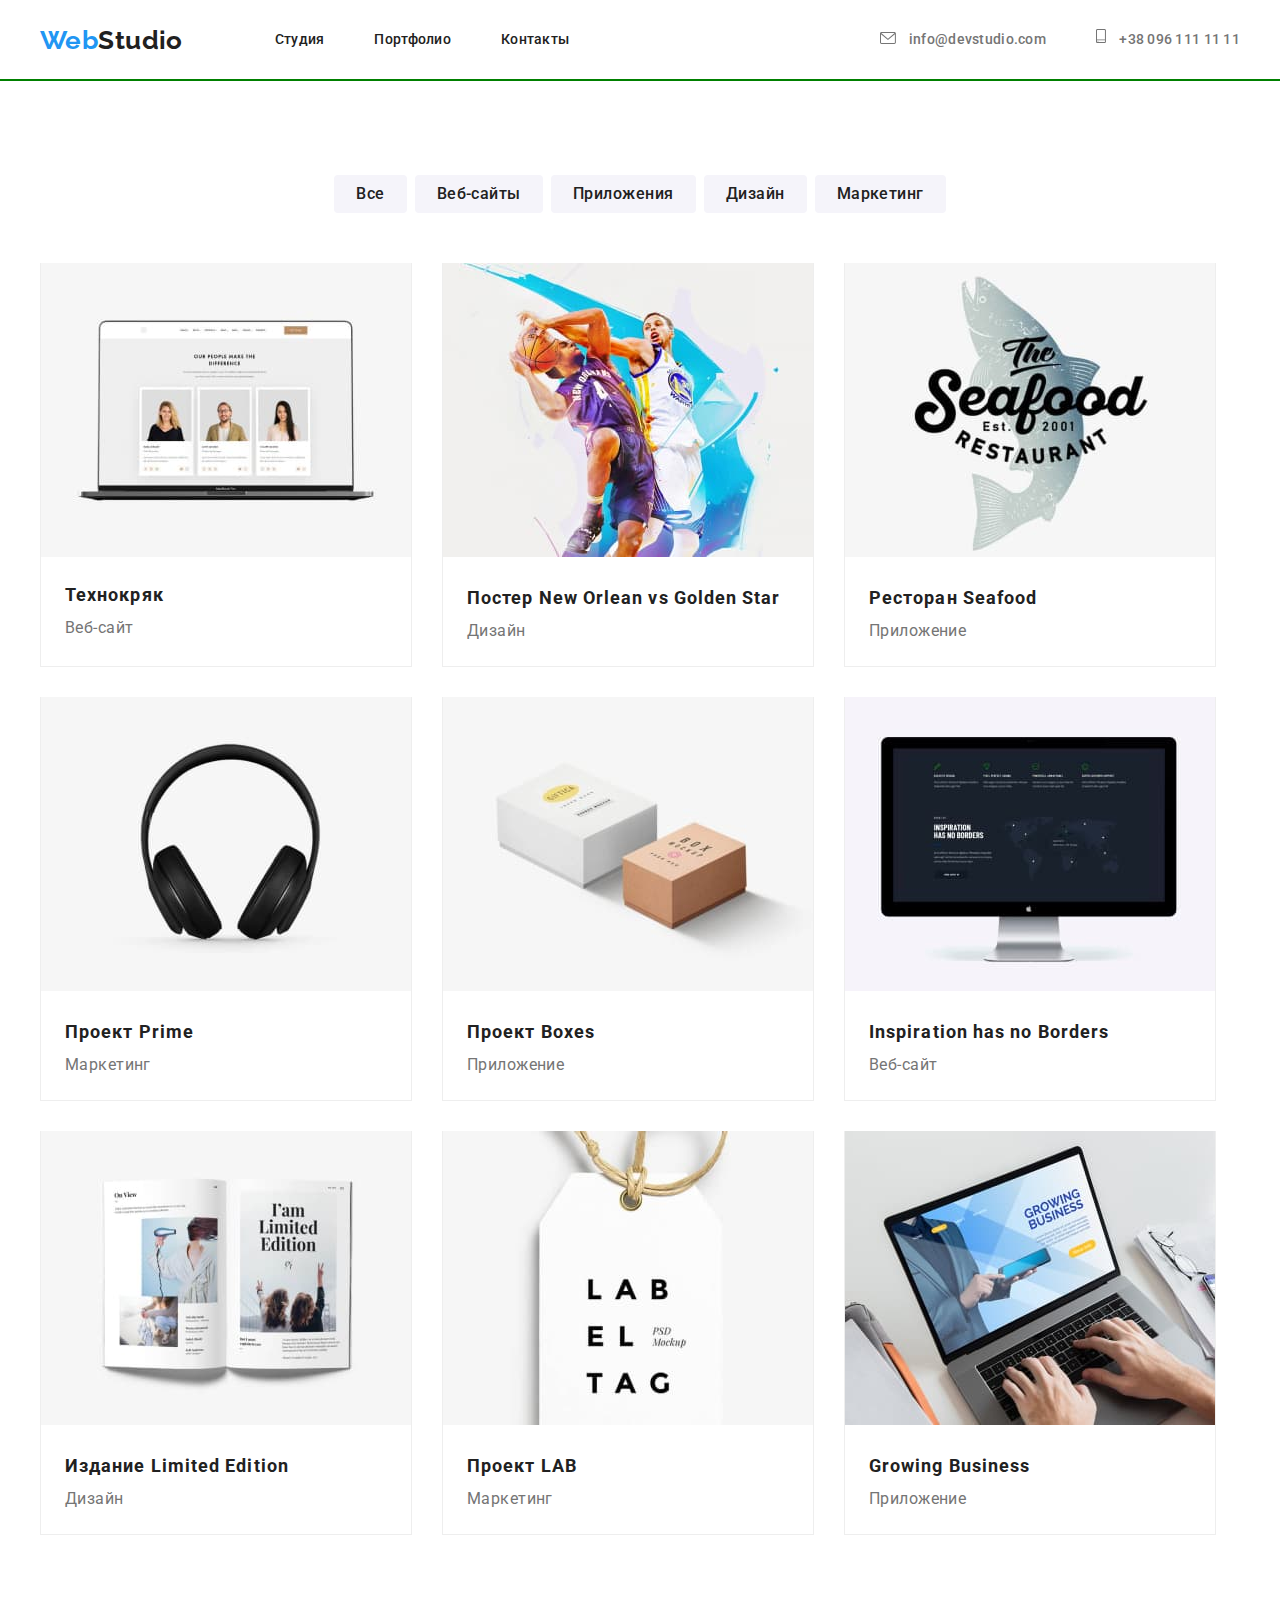
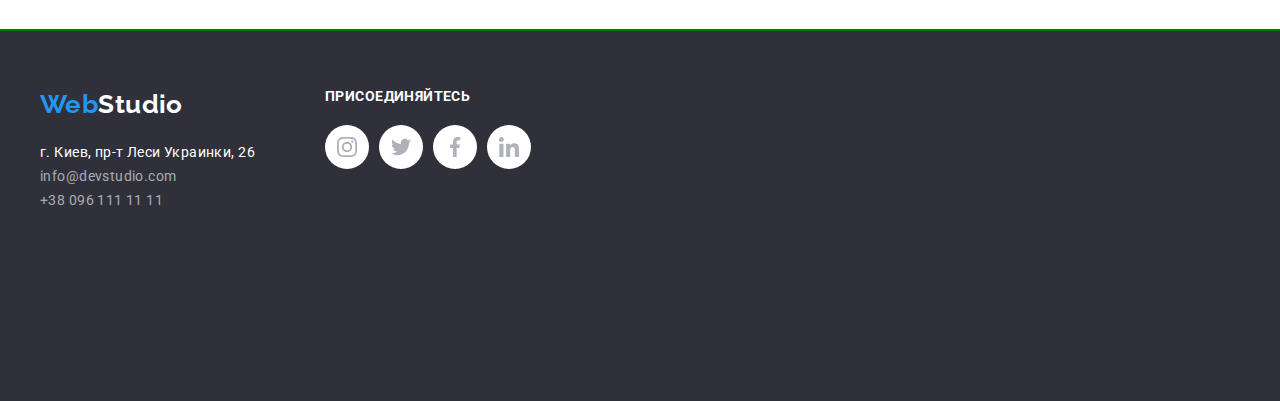
==== portfolio.html @ 55f45d87 "Homework 4" ====
<!DOCTYPE html>
<html lang="ru">
<head>
    <meta charset="UTF-8">
    <meta http-equiv="X-UA-Compatible" content="IE=edge">
    <meta name="viewport" content="width=device-width, initial-scale=1.0">
    <title>portfolio</title>
        <link rel="preconnect" href="https://fonts.googleapis.com">
        <link rel="preconnect" href="https://fonts.gstatic.com" crossorigin>
       <link href="https://fonts.googleapis.com/css2?family=Raleway:wght@700&family=Roboto:wght@400;500;700;900&display=swap" rel="stylesheet">  
       <link rel="stylesheet" href="https://cdnjs.cloudflare.com/ajax/libs/modern-normalize/1.1.0/modern-normalize.min.css" integrity="sha512-wpPYUAdjBVSE4KJnH1VR1HeZfpl1ub8YT/NKx4PuQ5NmX2tKuGu6U/JRp5y+Y8XG2tV+wKQpNHVUX03MfMFn9Q==" crossorigin="anonymous" referrerpolicy="no-referrer" />
       <link rel="stylesheet" href="./css/styles.css">
</head>
<body>

    <header class="header"> 
        <div class="container main-nav">
            <nav class="nav">
              <a class="logo-blue" href="./index.html" lang="en"><span>Web</span><span class="logo-black">Studio</span></a>
        
               <ul class="nav-list">
                   <li class="item"> 
                     <a class="header-link link" href="./index.html">Студия</a>
                    </li>
                    <li class="item"> 
                      <a class="header-link link" href="./portfolio.html">Портфолио</a>
                    </li>
                   <li class="item"> 
                     <a class="header-link link" href="#">Контакты</a>
                   </li>
                </ul>
          </nav>

            <ul class=" nav-contacts list"> 
              <li class="item"> 
                <svg class="header-icon" width="16" height="12">
                <use href="./images/icons.svg#icon-envelope-hover"></use>
                </svg>
                <a class="contacts-email link" href="mailto:info@devstudio.com">info@devstudio.com</a>
              </li>
              <li class="item">
               <svg class=" header-icon" width="10" height="16">
                <use href="./images/icons.svg#icon-smartphone-3"></use>
                </svg>
                <a class="contacts-header link" href="tel:+380961111111">+38 096 111 11 11</a>
              </li>
            </ul>
        </div>
    </header>
    <main>

        <section class="portfolio"> 
            <div class="container">
                <h1 class="visually-hidden">портфолио</h1>
               <ul class="portfolio-filter list">
                 <li class="item"><button class="button-filter" type="button">Все</button></li>
                 <li class="item"><button class="button-filter" type="button">Веб-сайты</button></li>
                 <li class="item"><button class="button-filter" type="button">Приложения</button></li>
                 <li class="item"><button class="button-filter" type="button">Дизайн</button></li>
                 <li class="item"><button class="button-filter" type="button">Маркетинг</button></li>
                </ul>
          
                <ul class="portfolio-list list">
                    <li class="item  item-potf">
                        <a class="link" href="#" target="_blank" rel="noopener noreferrer nofollow">
                           <img src="./images/technokryak.jpg" class="card-image" alt="Технокряк" width="370" height="294">
                           <div class="portfolio-card">
                             <h2 class="portfolio-title">Технокряк</h2>
                             <p class="portfolio-text">Веб-сайт</p>
                           </div>
                        </a>
                    </li>
                    <li class="item item-potf">
                        <a class="link" href="#" target="_blank" rel="noopener noreferrer nofollow">
                          <img src="./images/poster.jpg" alt="Постер Новый Орлеан с золотой звездой" width="370" height="294">
                          <div class="portfolio-card">
                             <h2 class="portfolio-title">Постер New Orlean vs Golden Star</h2>
                             <p class="portfolio-text">Дизайн</p>
                            </div>
                        </a>
                    </li>
                    <li class="item item-potf">
                        <a class="link" href="#" target="_blank" rel="noopener noreferrer nofollow">
                          <img src="./images/seafood.jpg" alt="Ресторан Морепродукты" width="370" height="294">
                          <div class="portfolio-card">
                             <h2 class="portfolio-title">Ресторан Seafood</h2>
                             <p class="portfolio-text">Приложение</p>
                           </div>
                        </a>
                   </li>

                  <li class="item item-potf"> 
                       <a class="link" href="#" target="_blank" rel="noopener noreferrer nofollow">
                         <img src="./images/prime.jpg" alt="Проект Прайм" width="370" height="294">
                           <div class="portfolio-card">
                             <h2 class="portfolio-title">Проект Prime</h2>
                             <p class="portfolio-text">Маркетинг</p>
                            </div>
                        </a>
                   </li>
                    <li class="item item-potf">
                       <a class="link" href="#" target="_blank" rel="noopener noreferrer nofollow">
                          <img src="./images/boxes.jpg" alt="Проект Коробки" width="370" height="294">
                          <div class="portfolio-card">
                             <h2 class="portfolio-title">Проект Boxes</h2>
                             <p class="portfolio-text">Приложение</p>
                            </div>
                       </a>
                   </li>
                   <li class="item item-potf">
                       <a class="link" href="#" target="_blank" rel="noopener noreferrer nofollow">
                          <img src="./images/monitor.jpg" alt="Вдохновение не имеет границ" width="370" height="294">
                          <div class="portfolio-card">
                             <h2 class="portfolio-title">Inspiration has no Borders</h2>
                             <p class="portfolio-text">Веб-сайт</p>
                            </div>
                        </a>
                    </li>
                   <li class="item item-potf">
                        <a class="link" href="#" target="_blank" rel="noopener noreferrer nofollow">
                         <img src="./images/limitededition.jpg" alt="Издание Ограниченная серия" width="370" height="294">
                         <div class="portfolio-card">
                             <h2 class="portfolio-title">Издание Limited Edition</h2>
                              <p class="portfolio-text">Дизайн</p>
                          </div>
                       </a>
                   </li>
                   <li class="item item-potf">
                       <a class="link" href="#" target="_blank" rel="noopener noreferrer nofollow">
                         <img src="./images/lab.jpg" alt="Проект ЛАБ" width="370" height="294">
                         <div class="portfolio-card">
                             <h2 class="portfolio-title">Проект LAB</h2>
                             <p class="portfolio-text">Маркетинг</p>
                         </div>
                       </a>
                   </li>
                   <li class="item item-potf">
                       <a class="link" href="#" target="_blank" rel="noopener noreferrer nofollow">
                          <img src="./images/notebook.jpg" alt="Растущий Бизнес" width="370" height="294">
                          <div class="portfolio-card">
                             <h2 class="portfolio-title">Growing Business</h2>
                             <p class="portfolio-text">Приложение</p>
                          </div>
                       </a>
                    </li>
               </ul>
           </div>
        </section>
    </main>

    <footer class="footer">
      <div class="container footer-continer">
        <div class="">
          <a class="logo-blue footer-logo" href="./index.html" lang="en"><span>Web</span><span class="logo-white">Studio</span></a>
           
           <address>
             <ul class="list">
              <li>
                 <a class="footer-adress link" href="https://goo.gl/maps/CPtrU1FHBa2aNyZL9" target="_blank" rel="noopener noreferrer nofollow">г. Киев, пр-т Леси Украинки, 26</a>   
               </li>
               <li>
                  <a class="footer-contacts link" href="mailto:info@devstudio.com">info@devstudio.com</a>
               </li>
               <li>
                 <a class="footer-contacts link" href="tel:+380961111111">+38 096 111 11 11</a>
               </li>
             </ul>
           </address>
        </div>
   
        <div class=" footer-soc-list">
           <h4 class="footer-soc-title">присоединяйтесь</h4>
           <ul class="footer-soc list">
             <li class="footer-soc-item">
               <a href="" class="footer-soc-link link">
                 <svg class="footer-soc-icon" width="20" height="20">
                   <use href="./images/icons.svg#icon-instagram"></use>
                 </svg>
               </a>
             </li>
             <li class="footer-soc-item">
               <a href="" class="footer-soc-link link">
                 <svg class="footer-soc-icon" width="20" height="20">
                   <use href="./images/icons.svg#icon-twitter"></use>
                 </svg>
               </a>
             </li>
             <li class="footer-soc-item">
               <a href="" class="footer-soc-link link">
                 <svg class="footer-soc-icon" width="20" height="20">
                   <use href="./images/icons.svg#icon-facebook"></use>
                 </svg>
               </a>
             </li>
             <li class="footer-soc-item">
               <a href="" class="footer-soc-link link">
                 <svg class="footer-soc-icon" width="20" height="20">
                   <use href="./images/icons.svg#icon-linkedin"></use>
                 </svg>
               </a>
             </li>
           </ul>
   
         </div>
      </div>
    </footer>
    
</body>
</html>
---- css/styles.css ----
:root {
    --accent-color: #2196F3; 
    --primary-text-color:#212121;
    --second-text-color: #757575;
    --primary-white-color: #FFFFFF;
    --second-background-color: #F5F4FA;
    --footer-background-color: #2F303A; 
    --second-logo-color:  #188CE8;
}

p, h1, h2, h3, h4, h5, h6 {
    margin: 0;
}
ul {
    margin: 0;
    padding: 0;
}

body {
    margin: 0;
    font-size: 14px;
    font-family: 'Roboto', sans-serif;
    letter-spacing: 0.03em;
    color: var(--primary-text-color);
    background-color: var(--primary-white-color);
}

.list {
    list-style: none;
}

.link{
    text-decoration: none;
}

.container {
    width: 1200px;
    padding-left: 15px;
    padding-right: 15px;
    margin-left: auto;
    margin-right: auto;
}

.visually-hidden {
    position: absolute;
    white-space: nowrap;
    width: 1px;
    height: 1px;
    overflow: hidden;
    border: 0;
    padding: 0;
    clip: rect(0 0 0 0);
    clip-path: inset(50%);
    margin: -1px;
  }

  

/*logo*/
.logo-blue {

    font-family: 'Raleway', sans-serif;
    font-weight: 700;
    font-size: 26px;
    line-height: 1.19;
    color: var(--accent-color);
    list-style: none;
    text-decoration: none;
}
.logo-black {
    color: var(--primary-text-color);
}
.logo-white {
    color: var(--primary-white-color);
}

/*header*/

.header {
  border-bottom: 1px solid #ECECEC;
  outline: drop-shadow(0px 4px 4px rgba(0, 0, 0, 0.25));

}
.main-nav{
    display: flex;
    align-items: center;
   
}

.nav {
    display: flex;
    align-items: center;
   
}

.header-link {
    display: block;
    padding-top: 32px;
    padding-bottom: 32px;
    

    color: var(--primary-text-color);
    font-weight: 500;
    line-height: 1.14;
    letter-spacing: 0.02em;
   
}

.contacts-header, .nav-contacts, .contacts-email {
    display: flex;
    color:var(--second-text-color);
    font-weight: 500;
    line-height: 1.14;
    letter-spacing: 0.02em;

}

.contacts-header {
    display: inline-flex;
    align-items: center;
    padding-top: 32px;
    padding-bottom: 32px;
   
}

.contacts-email {
    display: inline-flex;
    padding-top: 32px;
    padding-bottom: 32px;
}

.contacts-email:hover,
.contacts-email:focus {
    color:var(--accent-color);
}


.header-icon{
    fill: var(--second-text-color);
    margin-right: 10px;
 
}
    
.header-icon:hover,
.header-icon:focus {
 fill: var(--accent-color);
}
    
.contacts-email:hover .header-icon,
.contacts-email:focus .header-icon {
 fill: var(--accent-color);
}

.nav-contacts .item + .item {
    margin-left: 50px;
   
}

.nav-contacts {
    margin-left: auto;
}

.nav-list {
    display: flex;
    list-style: none;
    text-decoration: none;
    margin-left: 92px;
   
}

.nav-list .item + .item {
    margin-left: 50px;
}


.nav-list:hover, .nav-list:focus {
    color: var(--accent-color);
    list-style: none;
    text-decoration: none;
}

/* ------footer---------- */

.footer {
    height: 252px;
    left: 0px;
    top: 2097px;
    background: var(--footer-background-color);
    padding-top: 60px;
    padding-bottom: 60px;
    display: flex;
}


.footer-logo {
    display: inline-block;
    margin-bottom: 20px;
}

.footer-adress {
    width: 231px;
    padding-bottom: 9px;
    font-family: 'Roboto';
    font-style: normal;
    font-weight: 400;
    line-height: 1.71;
    color: var(--primary-white-color);
    width: 231px;
    line-height: 24px;
    letter-spacing: 0.03em;
    margin-left: 0px;
    
}

.footer-contacts {
    padding-bottom: 9px;
    font-family: 'Roboto';
    font-style: normal;
    font-weight: 400;
    line-height: 1.71;  
    color: rgba(255, 255, 255, 0.6);
    line-height: 24px;
    letter-spacing: 0.03em;
}

.footer-soc-list{
    padding-left: 70px;
    padding-bottom: 100px;
    align-items: baseline;
   justify-content: center;
   align-items: center;
}

.footer-soc-title {
    font-weight: 700;
    font-size: 14px;
    line-height: 1.14;
    letter-spacing: 0.03em;
    text-transform: uppercase;
    color: var(--primary-white-color);
   display: flex;
   margin-bottom: 20px;
   padding-right: 0;
   width: 206px;
  
   
}

.footer-soc-item {
    padding-bottom: 100px;
}

.footer-soc {
    display: flex;
    justify-content: center;
    gap: 10px;
    align-items: center;
    
}

.footer-soc-link {
    width: 44px;
    height: 44px;
    border-radius: 50%;
    display: flex;
    align-items: center;
    justify-content: center;
    background-color: var(--primary-white-color);
   
}

.footer-soc-icon {
    fill: #AFB1B8;
}

.footer-soc-link:hover,
.footer-soc-link:focus {
    background-color: var(--accent-color);
 
}

.footer-soc-link:hover .footer-soc-icon,
.footer-soc-link:focus .footer-soc-icon{
    fill: var(--primary-white-color); 
}

.footer-continer {
   display: flex;
}

/* ---------hover and focus-----------*/

.footer-contacts:hover, .footer-contacts:focus, .footer-adress:hover, .footer-adress:focus, .contacts-header:hover, .contacts-header:focus, .header-link:hover, .header-link:focus{
    color:var(--accent-color);
}

/*--------------------main page----------------------*/
.hero {
    background-color: var(--second-text-color);
    margin-left: auto;
    margin-right: auto;
    text-align: center;
    
}
.overlay {
    
    background-image: 
    linear-gradient(rgba(47, 48, 58, 0.4), rgba(47, 48, 58, 0.4)),
    url(../images/cover.jpg);
    background-repeat: no-repeat;
    background-position: center;
    background-size: cover;
    width: 1600px;
    height: 600px;
  
}  


.hero-design {
    justify-content: center;
    padding: 200px;
    padding-bottom: 200px;
    padding-right: 252px;
    padding-left: 252px;
    
}

.hero-title {
    width: 696px;
    font-weight: 900;
    font-size: 44px;
    line-height: 1.36;
    letter-spacing: 0.06em;
    text-transform: uppercase;
    color: var(--primary-white-color);
    margin-bottom: 30px; 
    justify-content: center;
    align-items: center;
  
}

.hero-button {
    
    font-family: inherit;
    font-weight: 700;
    font-size: 16px;
    line-height: 1.87;
    border-radius: 4px;
    background-color:var(--accent-color);
    color: var(--primary-white-color);
    cursor: pointer;
    letter-spacing: 0.06em;
    border: 0;
    padding: 10px 32px;
  
   
 
}

.hero-button:hover, .hero-button:focus {
    background-color: var(--second-logo-color);
    color: var(--primary-white-color);
}



/*------Special-------*/

.special-item {
    display: flex;
}

.special-item .item + .item {
    margin-left: 30px;
}

.special-list  {
    padding-top: 94px;
    padding-bottom: 94px;
    outline: 2px solid green;
}

.special-title{
    font-weight: 700;
    line-height: 1.14;
    text-transform: uppercase;
    margin-bottom: 10px;
}

.special-text {
    font-family: inherit;
    line-height: 1.71;
    color: var(--second-text-color); 
    width: 270px;
}


.spec-list {
    display: flex;
    justify-content: center;
    gap: 30px;
   
}

.spec-link {
    width: 270px;
    height: 120px;
    background-color: var(--second-background-color);
    display: flex;
    align-items: center;
    justify-content: center;
    margin-bottom: 30px;
    border-radius: 4px;
}

.spec-link:hover, .spec-link:focus  {
   
    box-shadow: 0px 1px 1px rgba(0, 0, 0, 0.12), 0px 4px 4px rgba(0, 0, 0, 0.06), 1px 4px 6px rgba(0, 0, 0, 0.16);
}
 

/*----specialization--------*/
.specialization{
    padding-bottom: 94px;  
    outline: 2px solid green;
}

.specialization-title {
    font-weight: 700;
    font-size: 36px;
    line-height: 1.16;
    text-align: center;
    margin-bottom: 50px;
}

.specialization-item {
    display: flex;
}

.specialization-item .item + .item {
    margin-left: 30px;
}



/*----team-------*/

.team {
    padding-top: 94px;
    padding-bottom: 94px;
    background-color: var(--second-background-color);
    outline: 2px solid green;
}

.team-list {
    display: flex;
}

.team-list .team-blocks + .team-blocks {
    margin-left: 30px;
}

.team-blocks {
    width: 270px;
    background-color: var(--primary-white-color);
    box-shadow: 0px 1px 3px rgba(0, 0, 0, 0.12), 0px 1px 1px rgba(0, 0, 0, 0.14), 0px 2px 1px rgba(0, 0, 0, 0.2);
    border-radius: 0px 0px 4px 4px;     
}

.team-title {
    font-weight: 700;
    font-size: 36px;
    line-height: 1.16;
    text-align: center;
    margin-bottom: 50px;
}

.team-name {
   padding-bottom: 10px;
    font-weight: 500;
    font-size: 16px;
    line-height: 1.18;
    text-align: center;
}

.team-position {
   
    font-family: inherit;
    font-size: 16px;
    line-height: 1.18;
    text-align: center;
    color: var(--second-text-color);
    margin-bottom: 16px;
}

.team-discr {
    padding-top: 30px;
    padding-bottom: 30px;
    padding-left: 15px;
    padding-right: 15px;
}

.team-soc {
    display: flex;
    justify-content: center;
    gap: 10px;
   
}

.team-soc-link {
    width: 44px;
    height: 44px;
    border-radius: 50%;
    display: flex;
    align-items: center;
    justify-content: center;
    
}

.team-soc-icon {
    fill: #AFB1B8;
}

.team-soc-link:hover,
.team-soc-link:focus {
    background-color: var(--accent-color);
 
}

.team-soc-link:hover .team-soc-icon,
.team-soc-link:focus .team-soc-icon{
    fill: var(--primary-white-color); 
}


/*-------------------Clients----------------------*/
.clients-logo {
    padding-top: 94px;
    padding-bottom: 94px;  
    outline: 2px solid green;
}

.clients-title {
    font-weight: 700;
    font-size: 36px;
    line-height: 1.16;
    text-align: center;
    margin-bottom: 50px;
}

.clients {
    display: flex;
    justify-content: center;
    gap: 30px;
   
}

.clients-link {
    width: 170px;
    height: 92px;
    border: 1px solid #AFB1B8;
    border-radius: 4px;
    display: flex;
    align-items: center;
    justify-content: center;
    
}

.clients-icon {
    fill: #AFB1B8;
}

.clients-link:hover,
.clients-link:focus {
    border: 1px solid var(--accent-color);
 
}

.clients-link:hover .clients-icon,
.clients-link:focus .clients-icon{
    fill: var(--accent-color);
}

/*-------------------portfolio--------------------*/
.portfolio{
    padding-top: 94px;
    padding-bottom: 94px;
    outline: 2px solid green;
}

.portfolio-filter {
    display: flex;
    margin-bottom: 50px;
    justify-content: center;
}

.portfolio-filter .item + .item {
    margin-left: 8px;
}

.portfolio-filter:last-of-type {
margin-right: 0;
}

.button-filter {
    font-family: inherit;
    cursor: pointer;
    border-radius: 4px;
    border: 0;
    font-weight: 500;
    font-size: 16px;
    line-height: 1.62;
    text-align: center;
    background-color:var(--second-background-color);
    color: var(--primary-text-color);
    letter-spacing: 0.03em;
    padding: 6px 22px;
    display: inline-block;
    
}

.button-filter:hover, .button-filter:focus {
    background-color: var(--accent-color);
    color: var(--primary-white-color);
}

.portfolio-list {
    display: flex;
    flex-wrap: wrap;
    margin-right: -30px;
    margin-bottom: -30px;
 
}
.portfolio-list .item {
    width: 370px;
    margin-right: 30px;
    margin-bottom: 30px;
}




.portfolio-title {
    font-weight: 700;
    font-size: 18px;
    line-height: 2;
    letter-spacing: 0.06em;
    text-decoration: none;
    color: var(--primary-text-color);
}

.portfolio-text {
    font-weight: 400;
    font-size: 16px;
    line-height: 1.87;
    color:var(--second-text-color);
    text-decoration: none;
}

.portfolio-list .item {
    border: 1px solid #EEEEEE;
    border-top: 0;
}

.item-potf:hover {
   
    box-shadow: 0px 1px 1px rgba(0, 0, 0, 0.12), 0px 4px 4px rgba(0, 0, 0, 0.06), 1px 4px 6px rgba(0, 0, 0, 0.16);
}
 
.portfolio-card {   
    padding: 20px 24px;
 
 }
 
.card-image {
    display: block;
    max-width: 100%;
    height: auto;
}
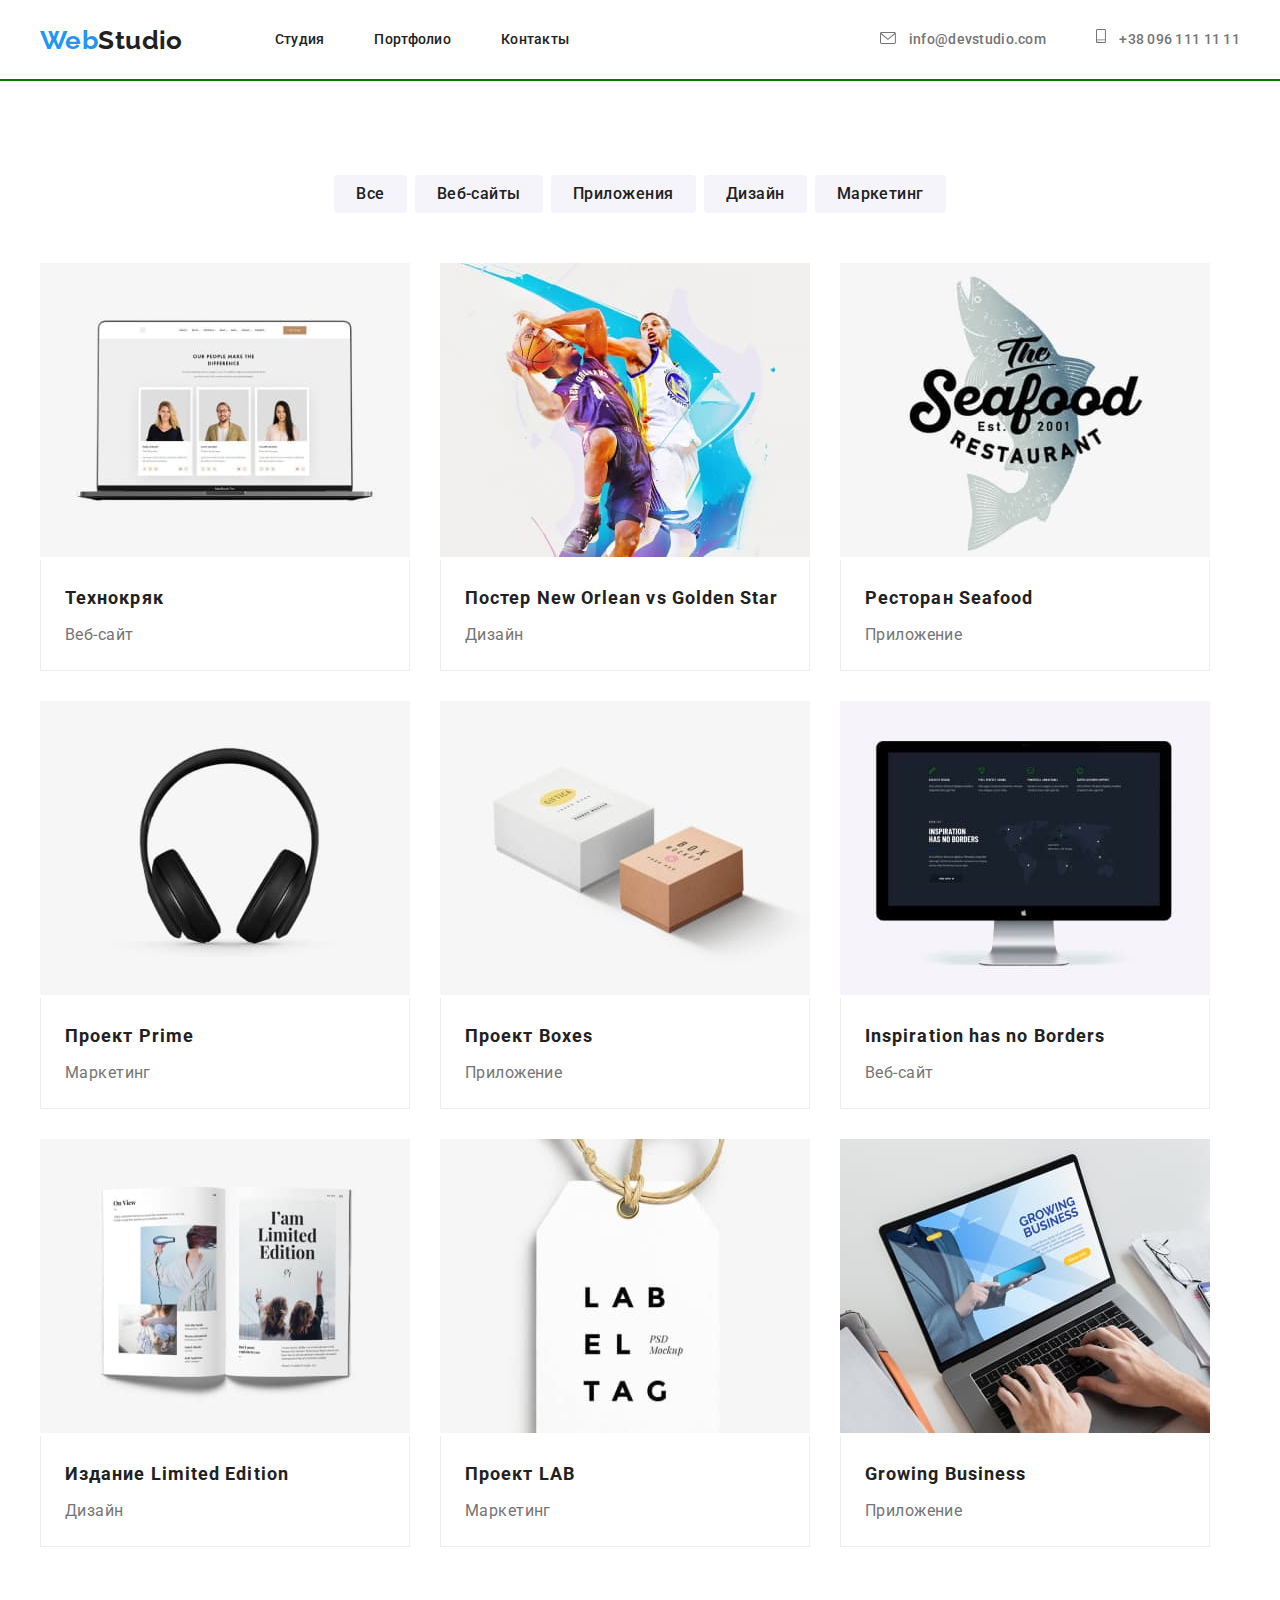
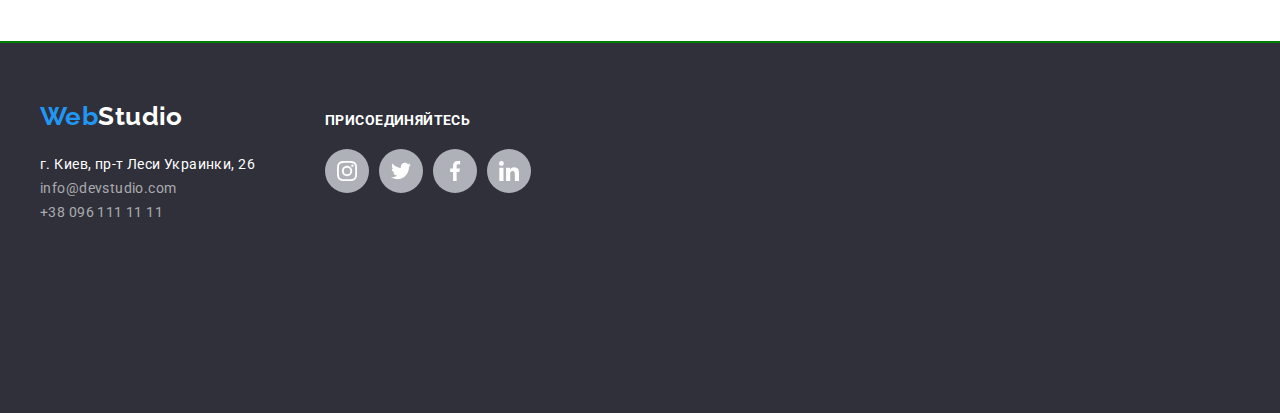
==== commit 9dd088f6: "HW4 updated" ====
--- a/portfolio.html
+++ b/portfolio.html
@@ -33,13 +33,13 @@
 
             <ul class=" nav-contacts list"> 
               <li class="item"> 
-                <svg class="header-icon" width="16" height="12">
+                <svg class="icon" width="16" height="12">
                 <use href="./images/icons.svg#icon-envelope-hover"></use>
                 </svg>
                 <a class="contacts-email link" href="mailto:info@devstudio.com">info@devstudio.com</a>
               </li>
               <li class="item">
-               <svg class=" header-icon" width="10" height="16">
+               <svg class="icon" width="10" height="16">
                 <use href="./images/icons.svg#icon-smartphone-3"></use>
                 </svg>
                 <a class="contacts-header link" href="tel:+380961111111">+38 096 111 11 11</a>
@@ -61,27 +61,27 @@
                 </ul>
           
                 <ul class="portfolio-list list">
-                    <li class="item  item-potf">
-                        <a class="link" href="#" target="_blank" rel="noopener noreferrer nofollow">
-                           <img src="./images/technokryak.jpg" class="card-image" alt="Технокряк" width="370" height="294">
-                           <div class="portfolio-card">
-                             <h2 class="portfolio-title">Технокряк</h2>
-                             <p class="portfolio-text">Веб-сайт</p>
-                           </div>
-                        </a>
-                    </li>
-                    <li class="item item-potf">
-                        <a class="link" href="#" target="_blank" rel="noopener noreferrer nofollow">
-                          <img src="./images/poster.jpg" alt="Постер Новый Орлеан с золотой звездой" width="370" height="294">
-                          <div class="portfolio-card">
-                             <h2 class="portfolio-title">Постер New Orlean vs Golden Star</h2>
-                             <p class="portfolio-text">Дизайн</p>
-                            </div>
-                        </a>
-                    </li>
-                    <li class="item item-potf">
-                        <a class="link" href="#" target="_blank" rel="noopener noreferrer nofollow">
-                          <img src="./images/seafood.jpg" alt="Ресторан Морепродукты" width="370" height="294">
+                    <li class="item">
+                        <a class="link item-potf" href="#" target="_blank" rel="noopener noreferrer nofollow">
+                          <img src="./images/technokryak.jpg" class="card-image" alt="Технокряк" width="370" height="294">
+                          <div class="portfolio-card">
+                           <h2 class="portfolio-title">Технокряк</h2>
+                           <p class="portfolio-text">Веб-сайт</p>
+                          </div>
+                        </a>
+                    </li>
+                    <li class="item">
+                        <a class="item-potf link" href="#" target="_blank" rel="noopener noreferrer nofollow">
+                          <img src="./images/poster.jpg" class="card-image" alt="Постер Новый Орлеан с золотой звездой" width="370" height="294">
+                          <div class="portfolio-card">
+                            <h2 class="portfolio-title">Постер New Orlean vs Golden Star</h2>
+                            <p class="portfolio-text">Дизайн</p>
+                          </div>
+                        </a>
+                    </li>
+                    <li class="item">
+                        <a class="item-potf link" href="#" target="_blank" rel="noopener noreferrer nofollow">
+                          <img src="./images/seafood.jpg" class="card-image" alt="Ресторан Морепродукты" width="370" height="294">
                           <div class="portfolio-card">
                              <h2 class="portfolio-title">Ресторан Seafood</h2>
                              <p class="portfolio-text">Приложение</p>
@@ -89,54 +89,54 @@
                         </a>
                    </li>
 
-                  <li class="item item-potf"> 
-                       <a class="link" href="#" target="_blank" rel="noopener noreferrer nofollow">
-                         <img src="./images/prime.jpg" alt="Проект Прайм" width="370" height="294">
+                  <li class="item"> 
+                       <a class="item-potf link" href="#" target="_blank" rel="noopener noreferrer nofollow">
+                         <img src="./images/prime.jpg" class="card-image" alt="Проект Прайм" width="370" height="294">
                            <div class="portfolio-card">
                              <h2 class="portfolio-title">Проект Prime</h2>
                              <p class="portfolio-text">Маркетинг</p>
                             </div>
                         </a>
                    </li>
-                    <li class="item item-potf">
-                       <a class="link" href="#" target="_blank" rel="noopener noreferrer nofollow">
-                          <img src="./images/boxes.jpg" alt="Проект Коробки" width="370" height="294">
+                    <li class="item">
+                       <a class="item-potf link" href="#" target="_blank" rel="noopener noreferrer nofollow">
+                          <img src="./images/boxes.jpg" class="card-image" alt="Проект Коробки" width="370" height="294">
                           <div class="portfolio-card">
                              <h2 class="portfolio-title">Проект Boxes</h2>
                              <p class="portfolio-text">Приложение</p>
                             </div>
                        </a>
                    </li>
-                   <li class="item item-potf">
-                       <a class="link" href="#" target="_blank" rel="noopener noreferrer nofollow">
-                          <img src="./images/monitor.jpg" alt="Вдохновение не имеет границ" width="370" height="294">
+                   <li class="item">
+                       <a class="item-potf link" href="#" target="_blank" rel="noopener noreferrer nofollow">
+                          <img src="./images/monitor.jpg" class="card-image" alt="Вдохновение не имеет границ" width="370" height="294">
                           <div class="portfolio-card">
                              <h2 class="portfolio-title">Inspiration has no Borders</h2>
                              <p class="portfolio-text">Веб-сайт</p>
                             </div>
                         </a>
                     </li>
-                   <li class="item item-potf">
-                        <a class="link" href="#" target="_blank" rel="noopener noreferrer nofollow">
-                         <img src="./images/limitededition.jpg" alt="Издание Ограниченная серия" width="370" height="294">
+                   <li class="item">
+                        <a class="link item-potf" href="#" target="_blank" rel="noopener noreferrer nofollow">
+                         <img src="./images/limitededition.jpg" class="card-image" alt="Издание Ограниченная серия" width="370" height="294">
                          <div class="portfolio-card">
                              <h2 class="portfolio-title">Издание Limited Edition</h2>
                               <p class="portfolio-text">Дизайн</p>
                           </div>
                        </a>
                    </li>
-                   <li class="item item-potf">
-                       <a class="link" href="#" target="_blank" rel="noopener noreferrer nofollow">
-                         <img src="./images/lab.jpg" alt="Проект ЛАБ" width="370" height="294">
+                   <li class="item">
+                       <a class="link item-potf" href="#" target="_blank" rel="noopener noreferrer nofollow">
+                         <img src="./images/lab.jpg" class="card-image" alt="Проект ЛАБ" width="370" height="294">
                          <div class="portfolio-card">
                              <h2 class="portfolio-title">Проект LAB</h2>
                              <p class="portfolio-text">Маркетинг</p>
                          </div>
                        </a>
                    </li>
-                   <li class="item item-potf">
-                       <a class="link" href="#" target="_blank" rel="noopener noreferrer nofollow">
-                          <img src="./images/notebook.jpg" alt="Растущий Бизнес" width="370" height="294">
+                   <li class="item">
+                       <a class="link item-potf" href="#" target="_blank" rel="noopener noreferrer nofollow">
+                          <img src="./images/notebook.jpg" class="card-image" alt="Растущий Бизнес" width="370" height="294">
                           <div class="portfolio-card">
                              <h2 class="portfolio-title">Growing Business</h2>
                              <p class="portfolio-text">Приложение</p>
@@ -169,7 +169,7 @@
         </div>
    
         <div class=" footer-soc-list">
-           <h4 class="footer-soc-title">присоединяйтесь</h4>
+           <p class="footer-soc-title">присоединяйтесь</p>
            <ul class="footer-soc list">
              <li class="footer-soc-item">
                <a href="" class="footer-soc-link link">
--- a/css/styles.css
+++ b/css/styles.css
@@ -78,7 +78,7 @@
 
 .header {
   border-bottom: 1px solid #ECECEC;
-  outline: drop-shadow(0px 4px 4px rgba(0, 0, 0, 0.25));
+  
 
 }
 .main-nav{
@@ -123,33 +123,43 @@
    
 }
 
+.contacts-header{
+fill: var(--accent-color);
+}
+
+.icon {
+    fill: var(--second-text-color);
+    margin-right: 10px;
+}
+
+.contacts-header:hover,
+.contacts-header:focus {
+    fill:var(--accent-color);
+}
+
+.contacts-header:hover .icon,
+.contacts-header:focus .icon {
+    fill: var(--accent-color);
+}
+
 .contacts-email {
     display: inline-flex;
     padding-top: 32px;
     padding-bottom: 32px;
 }
 
+
 .contacts-email:hover,
 .contacts-email:focus {
     color:var(--accent-color);
 }
 
-
-.header-icon{
-    fill: var(--second-text-color);
-    margin-right: 10px;
- 
-}
-    
-.header-icon:hover,
-.header-icon:focus {
- fill: var(--accent-color);
-}
-    
-.contacts-email:hover .header-icon,
-.contacts-email:focus .header-icon {
- fill: var(--accent-color);
-}
+.contacts-email:hover .icon,
+.contacts-email:focus .icon {
+ color: var(--accent-color);
+}
+
+
 
 .nav-contacts .item + .item {
     margin-left: 50px;
@@ -224,7 +234,7 @@
 }
 
 .footer-soc-list{
-    padding-left: 70px;
+    margin-left: 70px;
     padding-bottom: 100px;
     align-items: baseline;
    justify-content: center;
@@ -246,9 +256,7 @@
    
 }
 
-.footer-soc-item {
-    padding-bottom: 100px;
-}
+
 
 .footer-soc {
     display: flex;
@@ -265,12 +273,12 @@
     display: flex;
     align-items: center;
     justify-content: center;
-    background-color: var(--primary-white-color);
+    background-color: #AFB1B8;
    
 }
 
 .footer-soc-icon {
-    fill: #AFB1B8;
+    fill: var(--primary-white-color);
 }
 
 .footer-soc-link:hover,
@@ -280,12 +288,13 @@
 }
 
 .footer-soc-link:hover .footer-soc-icon,
-.footer-soc-link:focus .footer-soc-icon{
+.footer-soc-link:focus .footer-soc-icon {
     fill: var(--primary-white-color); 
 }
 
 .footer-continer {
    display: flex;
+   align-items: baseline;
 }
 
 /* ---------hover and focus-----------*/
@@ -312,6 +321,7 @@
     background-size: cover;
     width: 1600px;
     height: 600px;
+    margin: auto;
   
 }  
 
@@ -413,11 +423,7 @@
     border-radius: 4px;
 }
 
-.spec-link:hover, .spec-link:focus  {
-   
-    box-shadow: 0px 1px 1px rgba(0, 0, 0, 0.12), 0px 4px 4px rgba(0, 0, 0, 0.06), 1px 4px 6px rgba(0, 0, 0, 0.16);
-}
- 
+
 
 /*----specialization--------*/
 .specialization{
@@ -476,7 +482,7 @@
 }
 
 .team-name {
-   padding-bottom: 10px;
+   margin-bottom: 10px;
     font-weight: 500;
     font-size: 16px;
     line-height: 1.18;
@@ -622,6 +628,7 @@
 .button-filter:hover, .button-filter:focus {
     background-color: var(--accent-color);
     color: var(--primary-white-color);
+    box-shadow: 0px 1px 1px rgba(0, 0, 0, 0.12), 0px 4px 4px rgba(0, 0, 0, 0.06), 1px 4px 6px rgba(0, 0, 0, 0.16);
 }
 
 .portfolio-list {
@@ -636,9 +643,6 @@
     margin-right: 30px;
     margin-bottom: 30px;
 }
-
-
-
 
 .portfolio-title {
     font-weight: 700;
@@ -647,6 +651,7 @@
     letter-spacing: 0.06em;
     text-decoration: none;
     color: var(--primary-text-color);
+    margin-bottom: 4px;
 }
 
 .portfolio-text {
@@ -658,25 +663,29 @@
 }
 
 .portfolio-list .item {
-    border: 1px solid #EEEEEE;
     border-top: 0;
 }
 
-.item-potf:hover {
-   
-    box-shadow: 0px 1px 1px rgba(0, 0, 0, 0.12), 0px 4px 4px rgba(0, 0, 0, 0.06), 1px 4px 6px rgba(0, 0, 0, 0.16);
-}
  
 .portfolio-card {   
     padding: 20px 24px;
- 
+    border-left: 1px solid #EEEEEE;
+    border-bottom: 1px solid #EEEEEE;
+    border-right: 1px solid #EEEEEE;
  }
  
 .card-image {
-    display: block;
+    flex-wrap: wrap;
     max-width: 100%;
     height: auto;
 }
 
- 
-
+.item-potf{
+    display: block;
+}
+
+.item-potf:hover,
+.item-potf:focus  {
+    box-shadow: 0px 1px 1px rgba(0, 0, 0, 0.12), 0px 4px 4px rgba(0, 0, 0, 0.06), 1px 4px 6px rgba(0, 0, 0, 0.16);
+}
+
